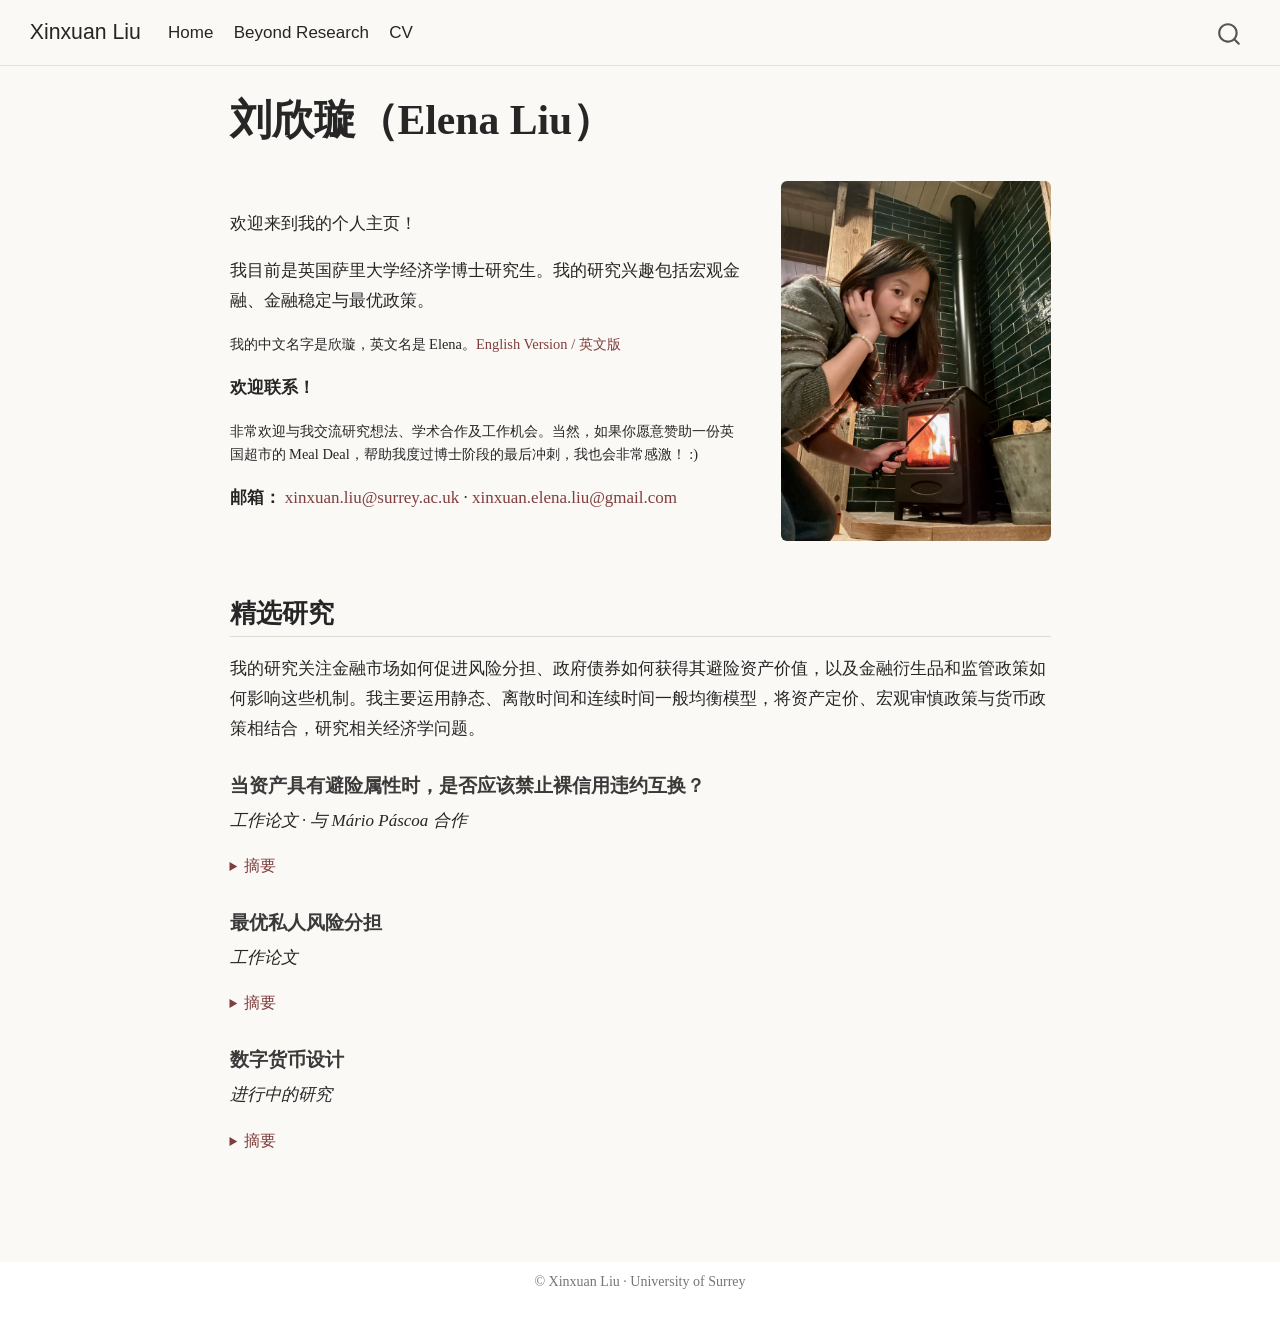
==== docs/chinese.html @ 27e58e34 "Add files via upload" ====
<!DOCTYPE html>
<html xmlns="http://www.w3.org/1999/xhtml" lang="zh-CN" xml:lang="zh-CN"><head>

<meta charset="utf-8">
<meta name="generator" content="quarto-1.11.9">

<meta name="viewport" content="width=device-width, initial-scale=1.0, user-scalable=yes">


<title>chinese – Xinxuan Liu</title>
<style>
/* Default styles provided by pandoc.
** See https://pandoc.org/MANUAL.html#variables-for-html for config info.
*/
span.smallcaps{font-variant: small-caps;}
div.columns{display: flex; gap: 1.5em;}
div.column{flex: auto;}
@media screen {
div.columns{gap: min(4vw, 1.5em);}
div.column{overflow-x: auto;}
}
div.hanging-indent{margin-left: 1.5em; text-indent: -1.5em;}
ul.task-list{list-style: none;}
ul.task-list li input[type="checkbox"] {
  width: 0.8em;
  margin: 0 0.8em 0.2em -1em; /* quarto-specific, see https://github.com/quarto-dev/quarto-cli/issues/4556 */ 
  vertical-align: middle;
}
</style>


<script src="site_libs/quarto-nav/quarto-nav.js"></script>
<script src="site_libs/quarto-nav/headroom.min.js"></script>
<script src="site_libs/clipboard/clipboard.min.js"></script>
<script src="site_libs/quarto-search/autocomplete.umd.js"></script>
<script src="site_libs/quarto-search/fuse.min.js"></script>
<script src="site_libs/quarto-search/quarto-search.js"></script>
<meta name="quarto:offset" content="./">
<script src="site_libs/quarto-html/quarto.js" type="module"></script>
<script src="site_libs/quarto-html/tabsets/tabsets.js" type="module"></script>
<script src="site_libs/quarto-html/scrollable-regions/scrollable-regions.js" type="module"></script>
<script src="site_libs/quarto-html/popper.min.js"></script>
<script src="site_libs/quarto-html/tippy.umd.min.js"></script>
<script src="site_libs/quarto-html/anchor.min.js"></script>
<link href="site_libs/quarto-html/tippy.css" rel="stylesheet">
<link href="site_libs/quarto-html/quarto-syntax-highlighting-63b5708e65d6cd79cd7618c58d0c21e7.css" rel="stylesheet" id="quarto-text-highlighting-styles">
<script src="site_libs/bootstrap/bootstrap.min.js"></script>
<link href="site_libs/bootstrap/bootstrap-icons.css" rel="stylesheet">
<link href="site_libs/bootstrap/bootstrap-c480cf4401308b30efcc73267cdf14cd.min.css" rel="stylesheet" append-hash="true" id="quarto-bootstrap" data-mode="light">
<script id="quarto-search-options" type="application/json">{
  "location": "navbar",
  "copy-button": false,
  "collapse-after": 3,
  "panel-placement": "end",
  "type": "overlay",
  "limit": 50,
  "keyboard-shortcut": [
    "f",
    "/",
    "s"
  ],
  "show-item-context": false,
  "language": {
    "search-no-results-text": "没有结果",
    "search-matching-documents-text": "匹配的文档",
    "search-copy-link-title": "复制搜索链接",
    "search-hide-matches-text": "隐藏其它匹配结果",
    "search-more-match-text": "更多匹配结果",
    "search-more-matches-text": "更多匹配结果",
    "search-clear-button-title": "清除",
    "search-text-placeholder": "",
    "search-detached-cancel-button-title": "取消",
    "search-submit-button-title": "提交",
    "search-label": "搜索"
  }
}</script>


<link rel="stylesheet" href="styles.css">
</head>

<body class="nav-fixed quarto-light"><a id="quarto-skip-link" class="visually-hidden-focusable" href="#quarto-document-content">跳至主要内容</a>

<div id="quarto-search-results"></div>
  <header id="quarto-header" class="headroom fixed-top">
    <nav class="navbar navbar-expand-lg " data-bs-theme="dark" aria-label="网站">
      <div class="navbar-container container-fluid">
      <div class="navbar-brand-container mx-auto">
    <a class="navbar-brand" href="./index.html">
    <span class="navbar-title">Xinxuan Liu</span>
    </a>
  </div>
          <button class="navbar-toggler" type="button" data-bs-toggle="collapse" data-bs-target="#navbarCollapse" aria-controls="navbarCollapse" aria-expanded="false" aria-label="展开或折叠导航栏" onclick="if (window.quartoToggleHeadroom) { window.quartoToggleHeadroom(); }">
  <span class="navbar-toggler-icon"></span>
</button>
          <div class="collapse navbar-collapse" id="navbarCollapse">
            <ul class="navbar-nav navbar-nav-scroll me-auto">
  <li class="nav-item">
    <a class="nav-link" href="./index.html"> 
<span class="menu-text">Home</span></a>
  </li>  
  <li class="nav-item">
    <a class="nav-link" href="./Beyond.html"> 
<span class="menu-text">Beyond Research</span></a>
  </li>  
  <li class="nav-item">
    <a class="nav-link" href="./cv.html"> 
<span class="menu-text">CV</span></a>
  </li>  
</ul>
          </div> <!-- /navcollapse -->
            <div class="quarto-navbar-tools">
</div>
            <div id="quarto-search" class="" title="搜索"></div>
      </div> <!-- /container-fluid -->
    </nav>
</header>
<!-- content -->
<div id="quarto-content" class="quarto-container page-columns page-rows-contents page-layout-full page-navbar">
<!-- sidebar -->
<!-- margin-sidebar -->
    
<!-- main -->
<main class="content column-page" id="quarto-document-content" tabindex="-1"><header id="title-block-header" class="quarto-title-block"><h1 class="title display-7">刘欣璇（Elena Liu）</h1></header>




<div class="homepage">
<div class="intro">
<section id="刘欣璇elena-liu" class="level1 intro-text">

<p>欢迎来到我的个人主页！</p>
<p>我目前是英国萨里大学经济学博士研究生。我的研究兴趣包括宏观金融、金融稳定与最优政策。</p>
<div style="font-size: 0.85em; line-height: 1.6;">
<p>
我的中文名字是欣璇，英文名是 Elena。<a href="./index.html">English Version / 英文版</a>
</p>
</div>
<p><strong>欢迎联系！</strong></p>
<div style="font-size: 0.85em; line-height: 1.6;">
<p>
非常欢迎与我交流研究想法、学术合作及工作机会。当然，如果你愿意赞助一份英国超市的 Meal Deal，帮助我度过博士阶段的最后冲刺，我也会非常感激！ :)
</p>
</div>
<p><strong>邮箱：</strong> <a href="mailto:xinxuan.liu@surrey.ac.uk">xinxuan.liu@surrey.ac.uk</a> · <a href="mailto:xinxuan.elena.liu@gmail.com">xinxuan.elena.liu@gmail.com</a></p>
</section>
<div class="portrait">
<p><img src="assets/xinxuan_fixed.jpg" class="img-fluid" width="280"></p>
</div>
</div>
<section id="精选研究" class="level2">
<h2 class="anchored" data-anchor-id="精选研究">精选研究</h2>
<p>我的研究关注金融市场如何促进风险分担、政府债券如何获得其避险资产价值，以及金融衍生品和监管政策如何影响这些机制。我主要运用静态、离散时间和连续时间一般均衡模型，将资产定价、宏观审慎政策与货币政策相结合，研究相关经济学问题。</p>
<section id="当资产具有避险属性时是否应该禁止裸信用违约互换" class="level3">
<h3 class="anchored" data-anchor-id="当资产具有避险属性时是否应该禁止裸信用违约互换">当资产具有避险属性时，是否应该禁止裸信用违约互换？</h3>
<p><em>工作论文 · 与 Mário Páscoa 合作</em></p>
<details class="research-abstract">
<summary>
摘要
</summary>
<p>
本文研究当标的证券同时作为融资市场中的抵押品时，禁止裸信用违约互换（CDS）所产生的影响。我们构建了一个连接证券市场、回购融资市场与 CDS 市场的一般均衡模型。在这一框架中，CDS 的持券覆盖要求不仅改变投资者的风险对冲机会，也会影响稀缺抵押品在不同金融市场之间的配置。监管政策的影响在很大程度上取决于标的证券对宏观经济状态的风险暴露。当证券具有避险资产属性时，覆盖要求可能使抵押品退出回购市场，并压低证券价格。相反，当证券具有顺周期属性时，同样的监管措施可能支撑资产价格并降低 CDS 溢价。本文揭示了旨在限制投机活动的监管措施如何通过抵押品稀缺及金融市场之间的相互联系产生非预期后果。
</p>
</details>
</section>
<section id="最优私人风险分担" class="level3">
<h3 class="anchored" data-anchor-id="最优私人风险分担">最优私人风险分担</h3>
<p><em>工作论文</em></p>
<details class="research-abstract">
<summary>
摘要
</summary>
<p>
本文研究私人风险分担、政府债券的安全资产价值与宏观审慎政策之间的相互作用。我构建了一个连续时间一般均衡模型，其中异质性家庭面临特质风险，并通过向金融中介购买看跌期权来对冲下行风险。私人保险在改善风险分担的同时，也会改变家庭对政府债券的需求。政府债券的价值部分来源于其支持跨期财富转移和动态交易的功能。金融中介受到杠杆约束，因此其风险承担能力、私人对冲机会与均衡资产价格之间存在内在联系。通过比较分散化市场均衡与约束有效配置，本文考察不完全风险分担的福利后果，以及宏观审慎监管可能发挥的作用。研究强调，针对金融中介的监管政策不仅影响私人保险市场，也可能改变安全资产的均衡估值。
</p>
</details>
</section>
<section id="数字货币设计" class="level3">
<h3 class="anchored" data-anchor-id="数字货币设计">数字货币设计</h3>
<p><em>进行中的研究</em></p>
<details class="research-abstract">
<summary>
摘要
</summary>
<p>
本项目构建一个包含银行存款与数字货币的理论框架，研究中国人口老龄化如何与金融中介活动、货币政策传导及社会福利相互作用。
</p>
</details>


</section>
</section>
</div>

</main> <!-- /main -->
<script id="quarto-html-after-body" type="application/javascript">
  window.document.addEventListener("DOMContentLoaded", function (event) {
    const icon = "";
    const anchorJS = new window.AnchorJS();
    anchorJS.options = {
      placement: 'right',
      icon: icon
    };
    anchorJS.add('.anchored');
    const isCodeAnnotation = (el) => {
      for (const clz of el.classList) {
        if (clz.startsWith('code-annotation-')) {                     
          return true;
        }
      }
      return false;
    }
    const onCopySuccess = function(e) {
      // button target
      const button = e.trigger;
      // don't keep focus
      button.blur();
      // flash "checked"
      button.classList.add('code-copy-button-checked');
      var currentTitle = button.getAttribute("title");
      button.setAttribute("title", "已复制");
      let tooltip;
      if (window.bootstrap) {
        button.setAttribute("data-bs-toggle", "tooltip");
        button.setAttribute("data-bs-placement", "left");
        button.setAttribute("data-bs-title", "已复制");
        tooltip = new bootstrap.Tooltip(button, 
          { trigger: "manual", 
            customClass: "code-copy-button-tooltip",
            offset: [0, -8]});
        tooltip.show();    
      }
      setTimeout(function() {
        if (tooltip) {
          tooltip.hide();
          button.removeAttribute("data-bs-title");
          button.removeAttribute("data-bs-toggle");
          button.removeAttribute("data-bs-placement");
        }
        button.setAttribute("title", currentTitle);
        button.classList.remove('code-copy-button-checked');
      }, 1000);
      // clear code selection
      e.clearSelection();
    }
    const getTextToCopy = function(trigger) {
      const outerScaffold = trigger.parentElement.cloneNode(true);
      const codeEl = outerScaffold.querySelector('code');
      for (const childEl of codeEl.children) {
        if (isCodeAnnotation(childEl)) {
          childEl.remove();
        }
      }
      return codeEl.innerText;
    }
    const clipboard = new window.ClipboardJS('.code-copy-button:not([data-in-quarto-modal])', {
      text: getTextToCopy
    });
    clipboard.on('success', onCopySuccess);
    if (window.document.getElementById('quarto-embedded-source-code-modal')) {
      const clipboardModal = new window.ClipboardJS('.code-copy-button[data-in-quarto-modal]', {
        text: getTextToCopy,
        container: window.document.getElementById('quarto-embedded-source-code-modal')
      });
      clipboardModal.on('success', onCopySuccess);
    }
      var localhostRegex = new RegExp(/^(?:http|https):\/\/localhost\:?[0-9]*\//);
      var mailtoRegex = new RegExp(/^mailto:/);
        var filterRegex = new RegExp('/' + window.location.host + '/');
      const newWindowLabel = "(opens in a new tab)";
      const newWindowNoteId = "quarto-ext-newwindow-label";
      // Links reference one hidden label through aria-describedby, so the
      // announcement never changes their accessible name.
      var describeNewWindow = (link) => {
        if (!window.document.getElementById(newWindowNoteId)) {
          var newWindowNote = window.document.createElement("span");
          newWindowNote.id = newWindowNoteId;
          newWindowNote.hidden = true;
          newWindowNote.textContent = newWindowLabel;
          window.document.body.appendChild(newWindowNote);
        }
        var describedBy = (link.getAttribute("aria-describedby") || "").split(/\s+/).filter(Boolean);
        if (!describedBy.includes(newWindowNoteId)) {
          describedBy.push(newWindowNoteId);
          link.setAttribute("aria-describedby", describedBy.join(" "));
        }
      }
      var isInternal = (href) => {
          return filterRegex.test(href) || localhostRegex.test(href) || mailtoRegex.test(href);
      }
      // Inspect non-navigation links and adorn them if external
      window.quartoDecorateExternalLinks = function (root) {
     var links = (root || window.document).querySelectorAll('a[href]:not(.nav-link):not(.navbar-brand):not(.toc-action):not(.sidebar-link):not(.sidebar-item-toggle):not(.pagination-link):not(.no-external):not([aria-hidden]):not(.dropdown-item):not(.quarto-navigation-tool):not(.about-link)');
      for (var i=0; i<links.length; i++) {
        const link = links[i];
        if (!isInternal(link.href)) {
          // undo the damage that might have been done by quarto-nav.js in the case of
          // links that we want to consider external
          if (link.dataset.originalHref !== undefined) {
            link.href = link.dataset.originalHref;
          }
            // target, if specified
            link.setAttribute("target", "_blank");
            if (link.getAttribute("rel") === null) {
              link.setAttribute("rel", "noopener");
            }
            describeNewWindow(link);
          if (!link.classList.contains('no-external-icon')) {
          }
        }
      }
      };
      window.quartoDecorateExternalLinks(window.document);
    // Esc closes the popup (WCAG 1.4.13) and focus leaving both trigger and
    // popup closes it (WCAG 2.4.11); tippy handles neither for interactive popups.
    const hideOnEscAndFocusOut = {
      name: 'hideOnEscAndFocusOut',
      defaultValue: true,
      fn(instance) {
        const dismiss = () => {
          // A show scheduled by the trigger delay would otherwise reopen it
          instance.clearDelayTimeouts();
          instance.hide();
        };
        const onKeyDown = (event) => {
          if (event.key !== 'Escape') {
            return;
          }
          // Keep Esc from also reaching page handlers (e.g. reveal.js overview),
          // except an open reveal.js slide menu, which Esc should close too.
          // The menu handles keys only when its keyboard option is on.
          const menuHandlesEsc = window.Reveal?.getPlugin?.('menu')?.isOpen() &&
            window.Reveal.getConfig().menu?.keyboard !== false;
          if (!menuHandlesEsc) {
            event.stopPropagation();
          }
          if (instance.popper.contains(window.document.activeElement)) {
            // Disabled while refocusing so the focus trigger does not reopen it
            instance.disable();
            instance.reference.focus();
            instance.enable();
          }
          dismiss();
        };
        const onFocusOut = (event) => {
          const target = event.relatedTarget;
          if (target && !instance.reference.contains(target) &&
              !instance.popper.contains(target)) {
            dismiss();
          }
        };
        // On the trigger too: a click trigger (code-annotations: select) has no
        // blur handling. Attached for the instance's lifetime so leaving the
        // trigger also cancels a show still pending on the trigger delay.
        instance.reference.addEventListener('focusout', onFocusOut);
        return {
          onShow() {
            window.document.addEventListener('keydown', onKeyDown, true);
            instance.popper.addEventListener('focusout', onFocusOut);
          },
          onHide() {
            window.document.removeEventListener('keydown', onKeyDown, true);
            instance.popper.removeEventListener('focusout', onFocusOut);
          },
          onDestroy() {
            instance.reference.removeEventListener('focusout', onFocusOut);
          },
        };
      },
    };
    function tippyHover(el, contentFn, onTriggerFn, onUntriggerFn) {
      const config = {
        allowHTML: true,
        maxWidth: 500,
        delay: 100,
        arrow: false,
        appendTo: function(el) {
            return el.parentElement;
        },
        interactive: true,
        interactiveBorder: 10,
        theme: 'quarto',
        placement: 'bottom-start',
        plugins: [hideOnEscAndFocusOut],
      };
      if (contentFn) {
        config.content = contentFn;
      }
      if (onTriggerFn) {
        config.onTrigger = onTriggerFn;
      }
      if (onUntriggerFn) {
        config.onUntrigger = onUntriggerFn;
      }
      window.tippy(el, config); 
    }
    const noterefs = window.document.querySelectorAll('a[role="doc-noteref"]');
    for (var i=0; i<noterefs.length; i++) {
      const ref = noterefs[i];
      tippyHover(ref, function() {
        // use id or data attribute instead here
        let href = ref.getAttribute('data-footnote-href') || ref.getAttribute('href');
        try { href = new URL(href).hash; } catch {}
        const id = href.replace(/^#\/?/, "");
        const note = window.document.getElementById(id);
        if (note) {
          return note.innerHTML;
        } else {
          return "";
        }
      });
    }
    const xrefs = window.document.querySelectorAll('a.quarto-xref');
    const processXRef = (id, note) => {
      // Strip column container classes
      const stripColumnClz = (el) => {
        el.classList.remove("page-full", "page-columns");
        if (el.children) {
          for (const child of el.children) {
            stripColumnClz(child);
          }
        }
      }
      stripColumnClz(note)
      if (id === null || id.startsWith('sec-')) {
        // Special case sections, only their first couple elements
        const container = document.createElement("div");
        if (note.children && note.children.length > 2) {
          container.appendChild(note.children[0].cloneNode(true));
          for (let i = 1; i < note.children.length; i++) {
            const child = note.children[i];
            if (child.tagName === "P" && child.innerText === "") {
              continue;
            } else {
              container.appendChild(child.cloneNode(true));
              break;
            }
          }
          if (window.Quarto?.typesetMath) {
            window.Quarto.typesetMath(container);
          }
          return container.innerHTML
        } else {
          if (window.Quarto?.typesetMath) {
            window.Quarto.typesetMath(note);
          }
          return note.innerHTML;
        }
      } else {
        // Remove any anchor links if they are present
        const anchorLink = note.querySelector('a.anchorjs-link');
        if (anchorLink) {
          anchorLink.remove();
        }
        if (window.Quarto?.typesetMath) {
          window.Quarto.typesetMath(note);
        }
        if (note.classList.contains("callout")) {
          return note.outerHTML;
        } else {
          return note.innerHTML;
        }
      }
    }
    for (var i=0; i<xrefs.length; i++) {
      const xref = xrefs[i];
      tippyHover(xref, undefined, function(instance) {
        instance.disable();
        let url = xref.getAttribute('href');
        let hash = undefined; 
        if (url.startsWith('#')) {
          hash = url;
        } else {
          try { hash = new URL(url).hash; } catch {}
        }
        if (hash) {
          const id = hash.replace(/^#\/?/, "");
          const note = window.document.getElementById(id);
          if (note !== null) {
            try {
              const html = processXRef(id, note.cloneNode(true));
              instance.setContent(html);
            } finally {
              instance.enable();
              instance.show();
            }
          } else {
            // See if we can fetch this
            fetch(url.split('#')[0])
            .then(res => res.text())
            .then(html => {
              const parser = new DOMParser();
              const htmlDoc = parser.parseFromString(html, "text/html");
              const note = htmlDoc.getElementById(id);
              if (note !== null) {
                const html = processXRef(id, note);
                instance.setContent(html);
              } 
            }).finally(() => {
              instance.enable();
              instance.show();
            });
          }
        } else {
          // See if we can fetch a full url (with no hash to target)
          // This is a special case and we should probably do some content thinning / targeting
          fetch(url)
          .then(res => res.text())
          .then(html => {
            const parser = new DOMParser();
            const htmlDoc = parser.parseFromString(html, "text/html");
            const note = htmlDoc.querySelector('main.content');
            if (note !== null) {
              // This should only happen for chapter cross references
              // (since there is no id in the URL)
              // remove the first header
              if (note.children.length > 0 && note.children[0].tagName === "HEADER") {
                note.children[0].remove();
              }
              const html = processXRef(null, note);
              instance.setContent(html);
            } 
          }).finally(() => {
            instance.enable();
            instance.show();
          });
        }
      }, function(instance) {
      });
    }
        let selectedAnnoteEl;
        const selectorForAnnotation = ( cell, annotation) => {
          let cellAttr = 'data-code-cell="' + cell + '"';
          let lineAttr = 'data-code-annotation="' +  annotation + '"';
          const selector = 'span[' + cellAttr + '][' + lineAttr + ']';
          return selector;
        }
        const selectCodeLines = (annoteEl) => {
          const doc = window.document;
          const targetCell = annoteEl.getAttribute("data-target-cell");
          const targetAnnotation = annoteEl.getAttribute("data-target-annotation");
          const annoteSpan = window.document.querySelector(selectorForAnnotation(targetCell, targetAnnotation));
          const lines = annoteSpan.getAttribute("data-code-lines").split(",");
          const lineIds = lines.map((line) => {
            return targetCell + "-" + line;
          })
          // Each band is positioned against its own containing block, which is
          // not the offsetParent of the lines, so place it from client rects.
          const placeBand = (band, firstEl, lastEl, codeBlock) => {
            const container = band.offsetParent;
            if (container === null) {
              return;
            }
            const containerRect = container.getBoundingClientRect();
            // Reveal.js scales slides with a transform, so convert client
            // pixels back to the CSS pixels of the container.
            const scale = containerRect.height / container.offsetHeight || 1;
            const firstRect = firstEl.getBoundingClientRect();
            const lastRect = lastEl.getBoundingClientRect();
            const top = (firstRect.top - containerRect.top) / scale - container.clientTop + container.scrollTop;
            const height = (lastRect.bottom - firstRect.top) / scale;
            band.style.top = top - 2 + "px";
            band.style.height = height + 4 + "px";
            if (codeBlock) {
              // Without the copy button wrapper, the containing block is wider
              // than the code block, so span the code block explicitly.
              const blockRect = codeBlock.getBoundingClientRect();
              band.style.left = (blockRect.left - containerRect.left) / scale - container.clientLeft + container.scrollLeft + "px";
              band.style.width = blockRect.width / scale + "px";
            }
          };
          if (lineIds.length > 0) {
            const el = window.document.getElementById(lineIds[0]);
            const lastEl = window.document.getElementById(lineIds[lineIds.length - 1]);
            const parent = el.parentElement.parentElement;
            // cook up a div (if necessary) and position it
            let div = window.document.getElementById("code-annotation-line-highlight");
            if (div === null) {
              div = window.document.createElement("div");
              div.setAttribute("id", "code-annotation-line-highlight");
              div.style.position = 'absolute';
              parent.appendChild(div);
            }
            placeBand(div, el, lastEl, parent.closest("div.sourceCode") || parent);
            let gutterDiv = window.document.getElementById("code-annotation-line-highlight-gutter");
            if (gutterDiv === null) {
              gutterDiv = window.document.createElement("div");
              gutterDiv.setAttribute("id", "code-annotation-line-highlight-gutter");
              gutterDiv.style.position = 'absolute';
              const codeCell = window.document.getElementById(targetCell);
              const gutter = codeCell.querySelector('.code-annotation-gutter');
              gutter.appendChild(gutterDiv);
            }
            placeBand(gutterDiv, el, lastEl);
            selectedAnnoteEl = annoteEl;
          }
        };
        const unselectCodeLines = () => {
          const elementsIds = ["code-annotation-line-highlight", "code-annotation-line-highlight-gutter"];
          elementsIds.forEach((elId) => {
            const div = window.document.getElementById(elId);
            if (div) {
              div.remove();
            }
          });
          selectedAnnoteEl = undefined;
        };
          // Handle positioning of the toggle
      window.addEventListener(
        "resize",
        throttle(() => {
          elRect = undefined;
          if (selectedAnnoteEl) {
            selectCodeLines(selectedAnnoteEl);
          }
        }, 10)
      );
      function throttle(fn, ms) {
      let throttle = false;
      let timer;
        return (...args) => {
          if(!throttle) { // first call gets through
              fn.apply(this, args);
              throttle = true;
          } else { // all the others get throttled
              if(timer) clearTimeout(timer); // cancel #2
              timer = setTimeout(() => {
                fn.apply(this, args);
                timer = throttle = false;
              }, ms);
          }
        };
      }
        // Attach click handler to the DT
        const annoteDls = window.document.querySelectorAll('dt[data-target-cell]');
        for (const annoteDlNode of annoteDls) {
          annoteDlNode.addEventListener('click', (event) => {
            const clickedEl = event.target;
            if (clickedEl !== selectedAnnoteEl) {
              unselectCodeLines();
              const activeEl = window.document.querySelector('dt[data-target-cell].code-annotation-active');
              if (activeEl) {
                activeEl.classList.remove('code-annotation-active');
              }
              selectCodeLines(clickedEl);
              clickedEl.classList.add('code-annotation-active');
            } else {
              // Unselect the line
              unselectCodeLines();
              clickedEl.classList.remove('code-annotation-active');
            }
          });
        }
    const findCites = (el) => {
      const parentEl = el.parentElement;
      if (parentEl) {
        const cites = parentEl.dataset.cites;
        if (cites) {
          return {
            el,
            cites: cites.split(' ')
          };
        } else {
          return findCites(el.parentElement)
        }
      } else {
        return undefined;
      }
    };
    var bibliorefs = window.document.querySelectorAll('a[role="doc-biblioref"]');
    for (var i=0; i<bibliorefs.length; i++) {
      const ref = bibliorefs[i];
      const citeInfo = findCites(ref);
      if (citeInfo) {
        tippyHover(citeInfo.el, function() {
          var popup = window.document.createElement('div');
          citeInfo.cites.forEach(function(cite) {
            var citeDiv = window.document.createElement('div');
            citeDiv.classList.add('hanging-indent');
            citeDiv.classList.add('csl-entry');
            var biblioDiv = window.document.getElementById('ref-' + cite);
            if (biblioDiv) {
              citeDiv.innerHTML = biblioDiv.innerHTML;
            }
            popup.appendChild(citeDiv);
          });
          return popup.innerHTML;
        });
      }
    }
  });
  </script>
  <script type="application/javascript">
  window.quartoScrollableRegionsLabels = {"code":"可滚动的代码","output":"可滚动的输出"};
  </script>
</div> <!-- /content -->
<footer class="footer">
  <div class="nav-footer">
    <div class="nav-footer-left">
      &nbsp;
    </div>   
    <div class="nav-footer-center">
<p>© Xinxuan Liu · University of Surrey</p>
</div>
    <div class="nav-footer-right">
      &nbsp;
    </div>
  </div>
</footer>




</body></html>
---- docs/site_libs/quarto-html/tippy.css ----
.tippy-box[data-animation=fade][data-state=hidden]{opacity:0}[data-tippy-root]{max-width:calc(100vw - 10px)}.tippy-box{position:relative;background-color:#333;color:#fff;border-radius:4px;font-size:14px;line-height:1.4;white-space:normal;outline:0;transition-property:transform,visibility,opacity}.tippy-box[data-placement^=top]>.tippy-arrow{bottom:0}.tippy-box[data-placement^=top]>.tippy-arrow:before{bottom:-7px;left:0;border-width:8px 8px 0;border-top-color:initial;transform-origin:center top}.tippy-box[data-placement^=bottom]>.tippy-arrow{top:0}.tippy-box[data-placement^=bottom]>.tippy-arrow:before{top:-7px;left:0;border-width:0 8px 8px;border-bottom-color:initial;transform-origin:center bottom}.tippy-box[data-placement^=left]>.tippy-arrow{right:0}.tippy-box[data-placement^=left]>.tippy-arrow:before{border-width:8px 0 8px 8px;border-left-color:initial;right:-7px;transform-origin:center left}.tippy-box[data-placement^=right]>.tippy-arrow{left:0}.tippy-box[data-placement^=right]>.tippy-arrow:before{left:-7px;border-width:8px 8px 8px 0;border-right-color:initial;transform-origin:center right}.tippy-box[data-inertia][data-state=visible]{transition-timing-function:cubic-bezier(.54,1.5,.38,1.11)}.tippy-arrow{width:16px;height:16px;color:#333}.tippy-arrow:before{content:"";position:absolute;border-color:transparent;border-style:solid}.tippy-content{position:relative;padding:5px 9px;z-index:1}
---- docs/site_libs/quarto-html/quarto-syntax-highlighting-63b5708e65d6cd79cd7618c58d0c21e7.css ----
/* quarto syntax highlight colors */
:root {
  --quarto-hl-ot-color: #003B4F;
  --quarto-hl-at-color: #657422;
  --quarto-hl-ss-color: #20794D;
  --quarto-hl-an-color: #5E5E5E;
  --quarto-hl-fu-color: #4758AB;
  --quarto-hl-st-color: #20794D;
  --quarto-hl-cf-color: #003B4F;
  --quarto-hl-op-color: #5E5E5E;
  --quarto-hl-er-color: #AD0000;
  --quarto-hl-bn-color: #AD0000;
  --quarto-hl-al-color: #AD0000;
  --quarto-hl-va-color: #111111;
  --quarto-hl-bu-color: inherit;
  --quarto-hl-ex-color: inherit;
  --quarto-hl-pp-color: #AD0000;
  --quarto-hl-in-color: #5E5E5E;
  --quarto-hl-vs-color: #20794D;
  --quarto-hl-wa-color: #5E5E5E;
  --quarto-hl-do-color: #5E5E5E;
  --quarto-hl-im-color: #00769E;
  --quarto-hl-ch-color: #20794D;
  --quarto-hl-dt-color: #AD0000;
  --quarto-hl-fl-color: #AD0000;
  --quarto-hl-co-color: #5E5E5E;
  --quarto-hl-cv-color: #5E5E5E;
  --quarto-hl-cn-color: #8f5902;
  --quarto-hl-sc-color: #5E5E5E;
  --quarto-hl-dv-color: #AD0000;
  --quarto-hl-kw-color: #003B4F;
}

/* other quarto variables */
:root {
  --quarto-font-monospace: SFMono-Regular, Menlo, Monaco, Consolas, "Liberation Mono", "Courier New", monospace;
}

/* syntax highlight based on Pandoc's rules */
pre > code.sourceCode > span {
  color: #003B4F;
}

code.sourceCode > span {
  color: #003B4F;
}

div.sourceCode,
div.sourceCode pre.sourceCode {
  color: #003B4F;
}

/* Normal */
code span {
  color: #003B4F;
}

/* Alert */
code span.al {
  color: #AD0000;
  font-style: inherit;
}

/* Annotation */
code span.an {
  color: #5E5E5E;
  font-style: inherit;
}

/* Attribute */
code span.at {
  color: #657422;
  font-style: inherit;
}

/* BaseN */
code span.bn {
  color: #AD0000;
  font-style: inherit;
}

/* BuiltIn */
code span.bu {
  font-style: inherit;
}

/* ControlFlow */
code span.cf {
  color: #003B4F;
  font-weight: bold;
  font-style: inherit;
}

/* Char */
code span.ch {
  color: #20794D;
  font-style: inherit;
}

/* Constant */
code span.cn {
  color: #8f5902;
  font-style: inherit;
}

/* Comment */
code span.co {
  color: #5E5E5E;
  font-style: inherit;
}

/* CommentVar */
code span.cv {
  color: #5E5E5E;
  font-style: italic;
}

/* Documentation */
code span.do {
  color: #5E5E5E;
  font-style: italic;
}

/* DataType */
code span.dt {
  color: #AD0000;
  font-style: inherit;
}

/* DecVal */
code span.dv {
  color: #AD0000;
  font-style: inherit;
}

/* Error */
code span.er {
  color: #AD0000;
  font-style: inherit;
}

/* Extension */
code span.ex {
  font-style: inherit;
}

/* Float */
code span.fl {
  color: #AD0000;
  font-style: inherit;
}

/* Function */
code span.fu {
  color: #4758AB;
  font-style: inherit;
}

/* Import */
code span.im {
  color: #00769E;
  font-style: inherit;
}

/* Information */
code span.in {
  color: #5E5E5E;
  font-style: inherit;
}

/* Keyword */
code span.kw {
  color: #003B4F;
  font-weight: bold;
  font-style: inherit;
}

/* Operator */
code span.op {
  color: #5E5E5E;
  font-style: inherit;
}

/* Other */
code span.ot {
  color: #003B4F;
  font-style: inherit;
}

/* Preprocessor */
code span.pp {
  color: #AD0000;
  font-style: inherit;
}

/* SpecialChar */
code span.sc {
  color: #5E5E5E;
  font-style: inherit;
}

/* SpecialString */
code span.ss {
  color: #20794D;
  font-style: inherit;
}

/* String */
code span.st {
  color: #20794D;
  font-style: inherit;
}

/* Variable */
code span.va {
  color: #111111;
  font-style: inherit;
}

/* VerbatimString */
code span.vs {
  color: #20794D;
  font-style: inherit;
}

/* Warning */
code span.wa {
  color: #5E5E5E;
  font-style: italic;
}

.prevent-inlining {
  content: "</";
}

/*# sourceMappingURL=054cc16b9e9817627be6994582d2ffb5.css.map */
---- docs/styles.css ----
:root{--ink:#262626;--accent:#803e3e;--paper:#faf9f6;--muted:#666}
body{background:var(--paper);color:var(--ink);font-family:Georgia,'Times New Roman',serif;font-size:17px;line-height:1.75}
.navbar,.navbar.bg-light{background:var(--paper)!important;border-bottom:1px solid #e4dfd9}
.navbar-brand,.nav-link{font-family:Arial,sans-serif;color:var(--ink)!important}
a{color:var(--accent);text-decoration:none}a:hover{color:#5f2828;text-decoration:underline}
h1,h2,h3{color:var(--ink);font-family:Georgia,'Times New Roman',serif}h1{font-size:2.45rem}h2{font-size:1.5rem;border-bottom:1px solid #dedbd5;padding-bottom:.4rem;margin-top:2.4rem}h3{font-size:1.13rem;margin-top:1.8rem}
#quarto-content{max-width:920px;margin:auto;padding:0 24px}.homepage{margin-top:35px}.intro{display:flex;gap:42px;align-items:flex-start}.intro-text{flex:1}.portrait img {
  width: 270px;
  max-width: 100%;
  height: auto;
  border-radius: 6px;
}
/* Align introduction text with portrait */
.intro {
  display: flex;
  align-items: center;
  gap: 40px;
}

.intro-text {
  flex: 1;
}

.portrait {
  flex-shrink: 0;
}

/* Research abstracts: minimal red toggle */

.research-abstract {
  margin: 10px 0 30px 0;
  padding: 0;
  border: none;
  background: transparent;
}

/* Abstract label and arrow */
.research-abstract > summary {
  display: list-item;
  list-style-position: inside;
  color: var(--accent) !important;
  -webkit-text-fill-color: var(--accent);
  font-family: Georgia, "Times New Roman", serif;
  font-size: 0.95rem;
  font-weight: 500;
  cursor: pointer;
}

/* Arrow color */
.research-abstract > summary::marker {
  color: var(--accent);
  font-size: 0.85em;
}

/* Hover effect */
.research-abstract > summary:hover {
  color: #5f2828 !important;
  text-decoration: underline;
}

/* Expanded abstract body */
.research-abstract > p {
  margin: 14px 0 0 18px;
  color: var(--ink);
  font-size: 0.88rem;
  line-height: 1.65;
  text-align: left;
}

/* Music Gallery */

.music-gallery {
  margin: 20px 0 30px 0;
  max-width: 650px;
}

.music-gallery video {
  display: block;
  width: 100%;
  height: auto;
  border-radius: 8px;
  background: #171717;
}
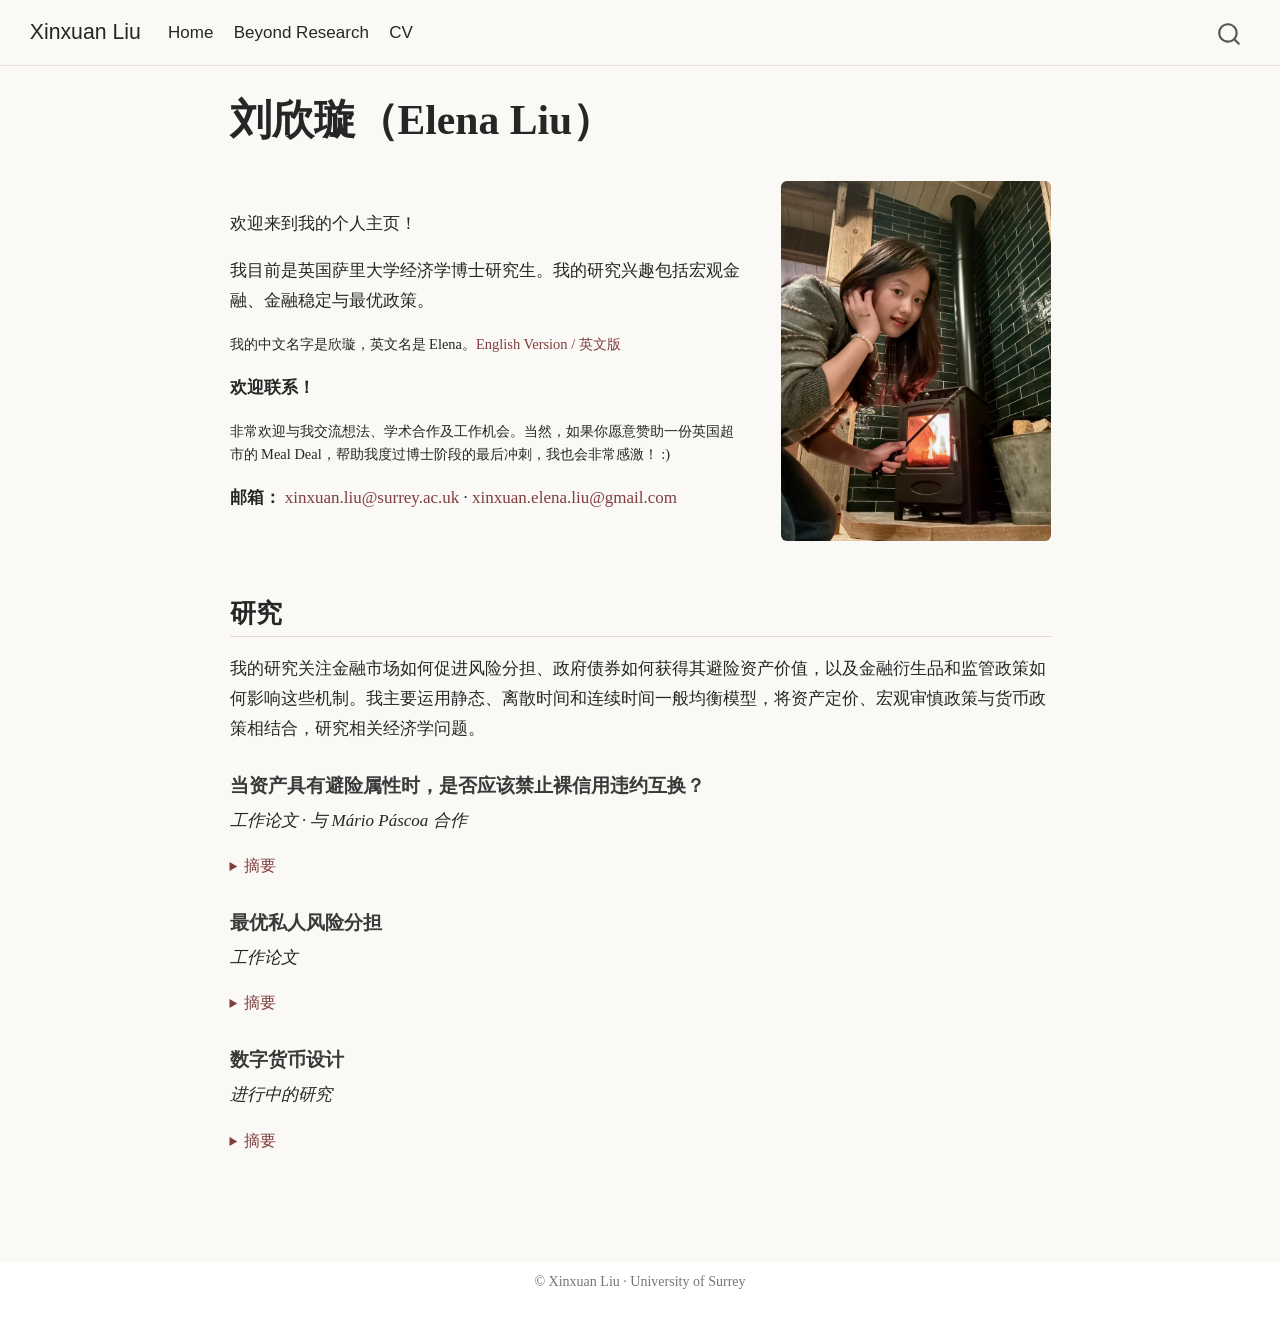
==== commit d321f5f8: "Add files via upload" ====
--- a/docs/chinese.html
+++ b/docs/chinese.html
@@ -140,7 +140,7 @@
 <p><strong>欢迎联系！</strong></p>
 <div style="font-size: 0.85em; line-height: 1.6;">
 <p>
-非常欢迎与我交流研究想法、学术合作及工作机会。当然，如果你愿意赞助一份英国超市的 Meal Deal，帮助我度过博士阶段的最后冲刺，我也会非常感激！ :)
+非常欢迎与我交流想法、学术合作及工作机会。当然，如果你愿意赞助一份英国超市的 Meal Deal，帮助我度过博士阶段的最后冲刺，我也会非常感激！ :)
 </p>
 </div>
 <p><strong>邮箱：</strong> <a href="mailto:xinxuan.liu@surrey.ac.uk">xinxuan.liu@surrey.ac.uk</a> · <a href="mailto:xinxuan.elena.liu@gmail.com">xinxuan.elena.liu@gmail.com</a></p>
@@ -149,8 +149,8 @@
 <p><img src="assets/xinxuan_fixed.jpg" class="img-fluid" width="280"></p>
 </div>
 </div>
-<section id="精选研究" class="level2">
-<h2 class="anchored" data-anchor-id="精选研究">精选研究</h2>
+<section id="研究" class="level2">
+<h2 class="anchored" data-anchor-id="研究">研究</h2>
 <p>我的研究关注金融市场如何促进风险分担、政府债券如何获得其避险资产价值，以及金融衍生品和监管政策如何影响这些机制。我主要运用静态、离散时间和连续时间一般均衡模型，将资产定价、宏观审慎政策与货币政策相结合，研究相关经济学问题。</p>
 <section id="当资产具有避险属性时是否应该禁止裸信用违约互换" class="level3">
 <h3 class="anchored" data-anchor-id="当资产具有避险属性时是否应该禁止裸信用违约互换">当资产具有避险属性时，是否应该禁止裸信用违约互换？</h3>
--- a/docs/styles.css
+++ b/docs/styles.css
@@ -81,3 +81,96 @@
   border-radius: 8px;
   background: #171717;
 }
+
+
+/* ==================================
+   Responsive Design
+   ================================== */
+
+img,
+video {
+  max-width: 100%;
+  height: auto;
+}
+
+/* Tablet and mobile */
+@media screen and (max-width: 768px) {
+
+  .homepage {
+    width: 100%;
+    max-width: 100%;
+    padding: 0 16px;
+    box-sizing: border-box;
+  }
+
+  /* Switch to a vertical layout */
+  .intro {
+    display: flex !important;
+    flex-direction: column !important;
+    align-items: center;
+    gap: 20px;
+  }
+
+  /* Portrait */
+  .portrait {
+    order: -1;
+    width: 100%;
+    text-align: center;
+    margin: 0 auto;
+  }
+
+  .portrait img {
+    width: 180px !important;
+    max-width: 100%;
+    height: auto;
+  }
+
+  /* Introduction */
+  .intro-text {
+    width: 100%;
+    min-width: 0;
+    max-width: 100%;
+    text-align: left;
+  }
+
+  h1 {
+    font-size: 1.8rem !important;
+  }
+
+  h2 {
+    font-size: 1.4rem !important;
+  }
+
+  h3 {
+    font-size: 1.15rem !important;
+  }
+
+  p {
+    line-height: 1.65;
+  }
+
+  /* Prevent long email addresses from overflowing */
+  a {
+    overflow-wrap: anywhere;
+  }
+
+  /* Research abstracts */
+  .research-abstract > p {
+    margin-left: 0;
+    font-size: 0.9rem;
+    line-height: 1.65;
+  }
+
+  /* Music Gallery */
+  .music-gallery {
+    display: block;
+    width: 100%;
+    max-width: 100%;
+  }
+
+  .music-gallery video {
+    width: 100%;
+    height: auto;
+  }
+
+}
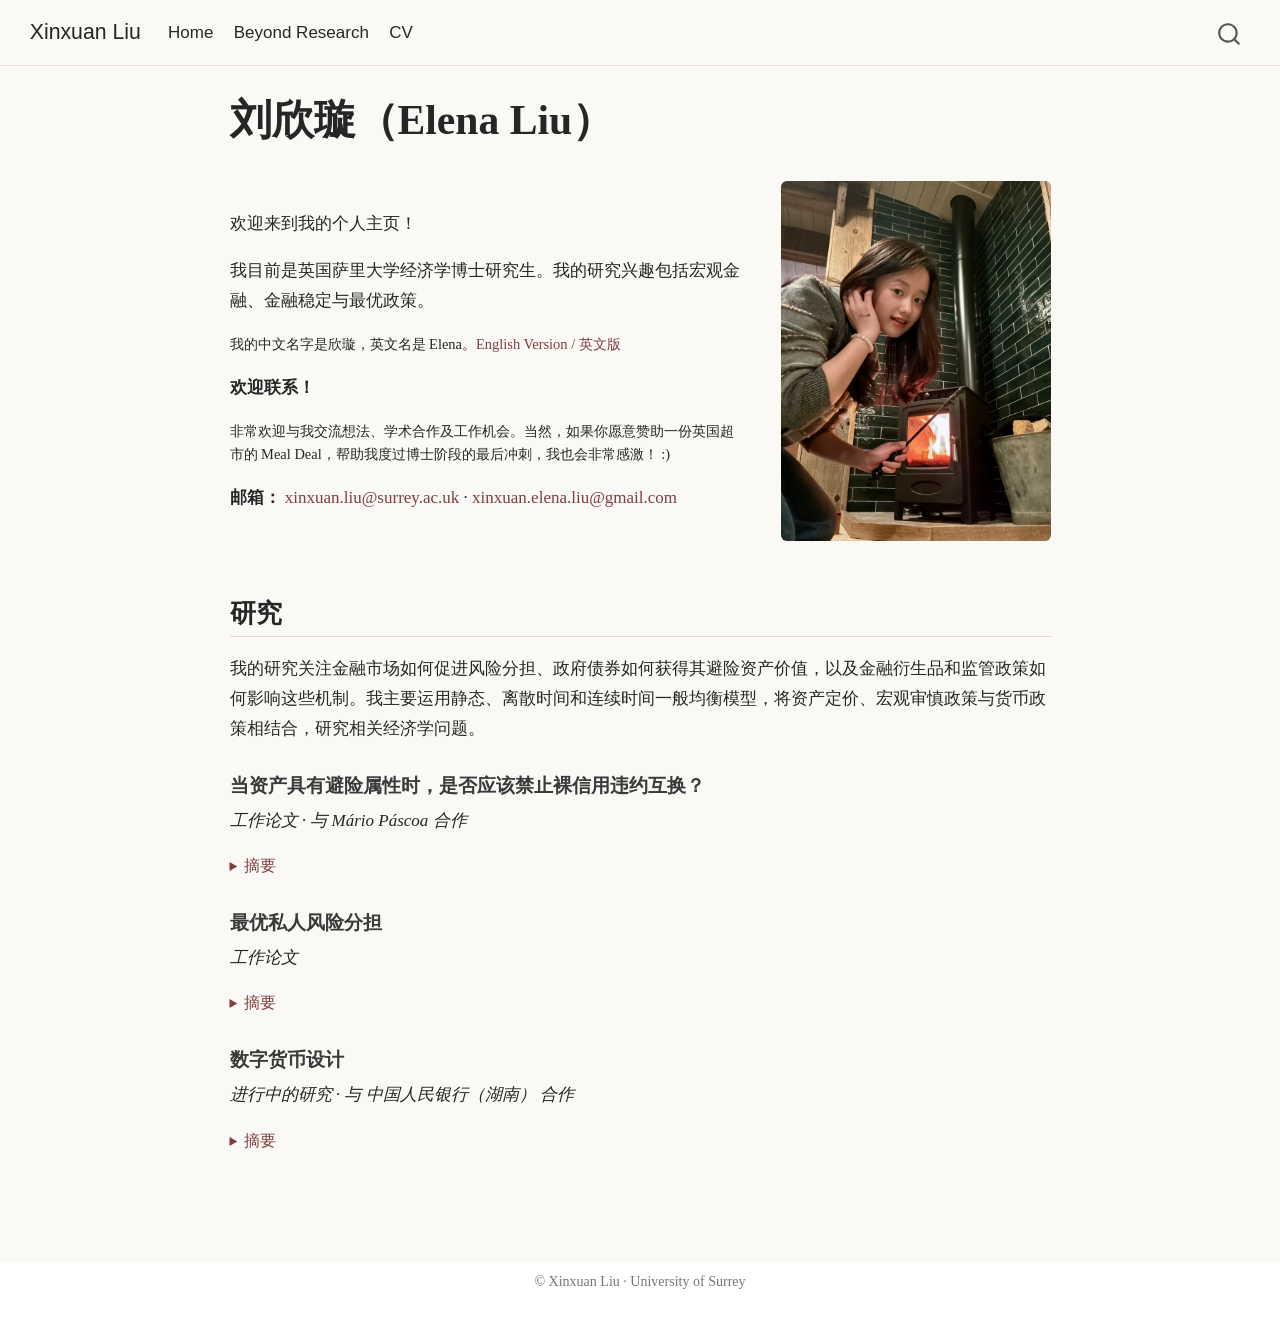
==== commit 9f911e46: "Add files via upload" ====
--- a/docs/chinese.html
+++ b/docs/chinese.html
@@ -172,13 +172,13 @@
 摘要
 </summary>
 <p>
-本文研究私人风险分担、政府债券的安全资产价值与宏观审慎政策之间的相互作用。我构建了一个连续时间一般均衡模型，其中异质性家庭面临特质风险，并通过向金融中介购买看跌期权来对冲下行风险。私人保险在改善风险分担的同时，也会改变家庭对政府债券的需求。政府债券的价值部分来源于其支持跨期财富转移和动态交易的功能。金融中介受到杠杆约束，因此其风险承担能力、私人对冲机会与均衡资产价格之间存在内在联系。通过比较分散化市场均衡与约束有效配置，本文考察不完全风险分担的福利后果，以及宏观审慎监管可能发挥的作用。研究强调，针对金融中介的监管政策不仅影响私人保险市场，也可能改变安全资产的均衡估值。
+本文研究私人风险分担、政府债券的安全资产价值与宏观审慎政策之间的相互作用。我构建了一个连续时间一般均衡模型，其中异质性家庭面临特质风险，并通过向金融中介购买看跌期权来对冲下行风险。私人保险在改善风险分担的同时，也会改变家庭对政府债券的需求。政府债券的价值部分来源于其支持跨期财富转移和动态交易的功能。金融中介受到杠杆约束，因此其风险承担能力、私人对冲机会与均衡资产价格之间存在内在联系。通过比较分散化市场均衡与约束有效配置，本文考察不完全风险分担的福利后果，以及宏观审慎监管可能发挥的作用。研究强调，针对金融中介的监管政策不仅影响私人保险市场，也可能改变家庭资产组合、风险分担，和安全资产的均衡估值。
 </p>
 </details>
 </section>
 <section id="数字货币设计" class="level3">
 <h3 class="anchored" data-anchor-id="数字货币设计">数字货币设计</h3>
-<p><em>进行中的研究</em></p>
+<p><em>进行中的研究 · 与 中国人民银行（湖南） 合作</em></p>
 <details class="research-abstract">
 <summary>
 摘要
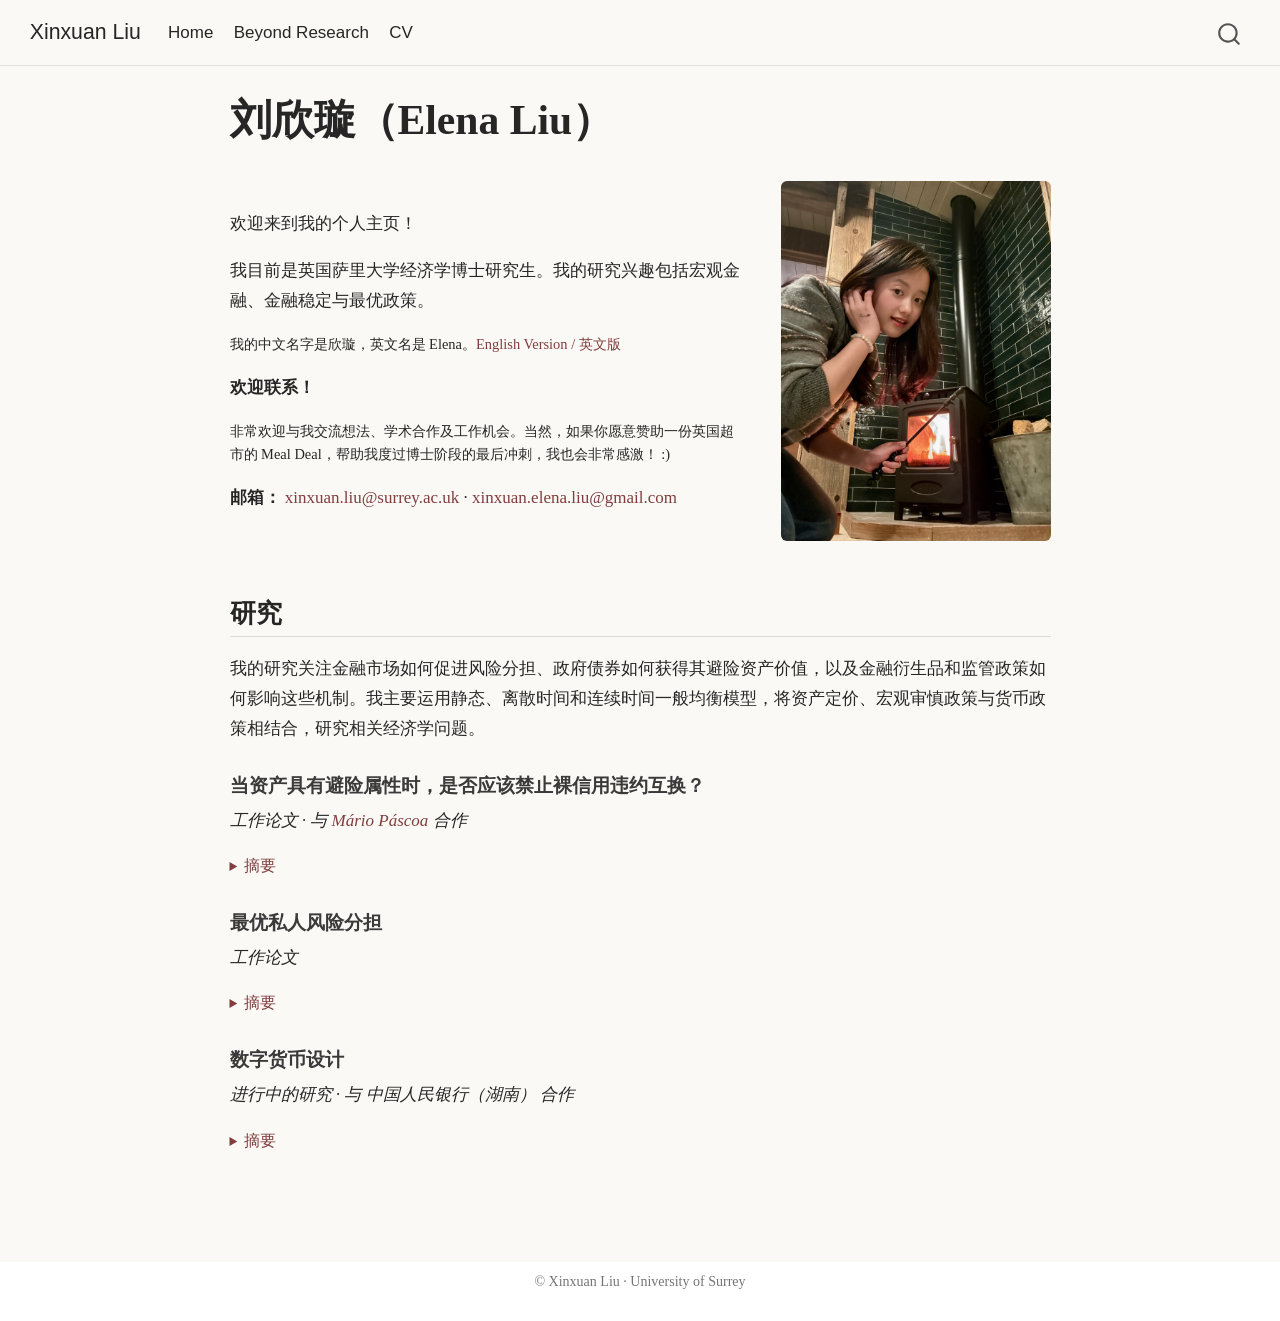
==== commit 2abe4abd: "Add files via upload" ====
--- a/docs/chinese.html
+++ b/docs/chinese.html
@@ -154,7 +154,7 @@
 <p>我的研究关注金融市场如何促进风险分担、政府债券如何获得其避险资产价值，以及金融衍生品和监管政策如何影响这些机制。我主要运用静态、离散时间和连续时间一般均衡模型，将资产定价、宏观审慎政策与货币政策相结合，研究相关经济学问题。</p>
 <section id="当资产具有避险属性时是否应该禁止裸信用违约互换" class="level3">
 <h3 class="anchored" data-anchor-id="当资产具有避险属性时是否应该禁止裸信用违约互换">当资产具有避险属性时，是否应该禁止裸信用违约互换？</h3>
-<p><em>工作论文 · 与 Mário Páscoa 合作</em></p>
+<p><em>工作论文 · 与 <a href="https://www.surrey.ac.uk/people/mario-pascoa">Mário Páscoa</a> 合作</em></p>
 <details class="research-abstract">
 <summary>
 摘要
